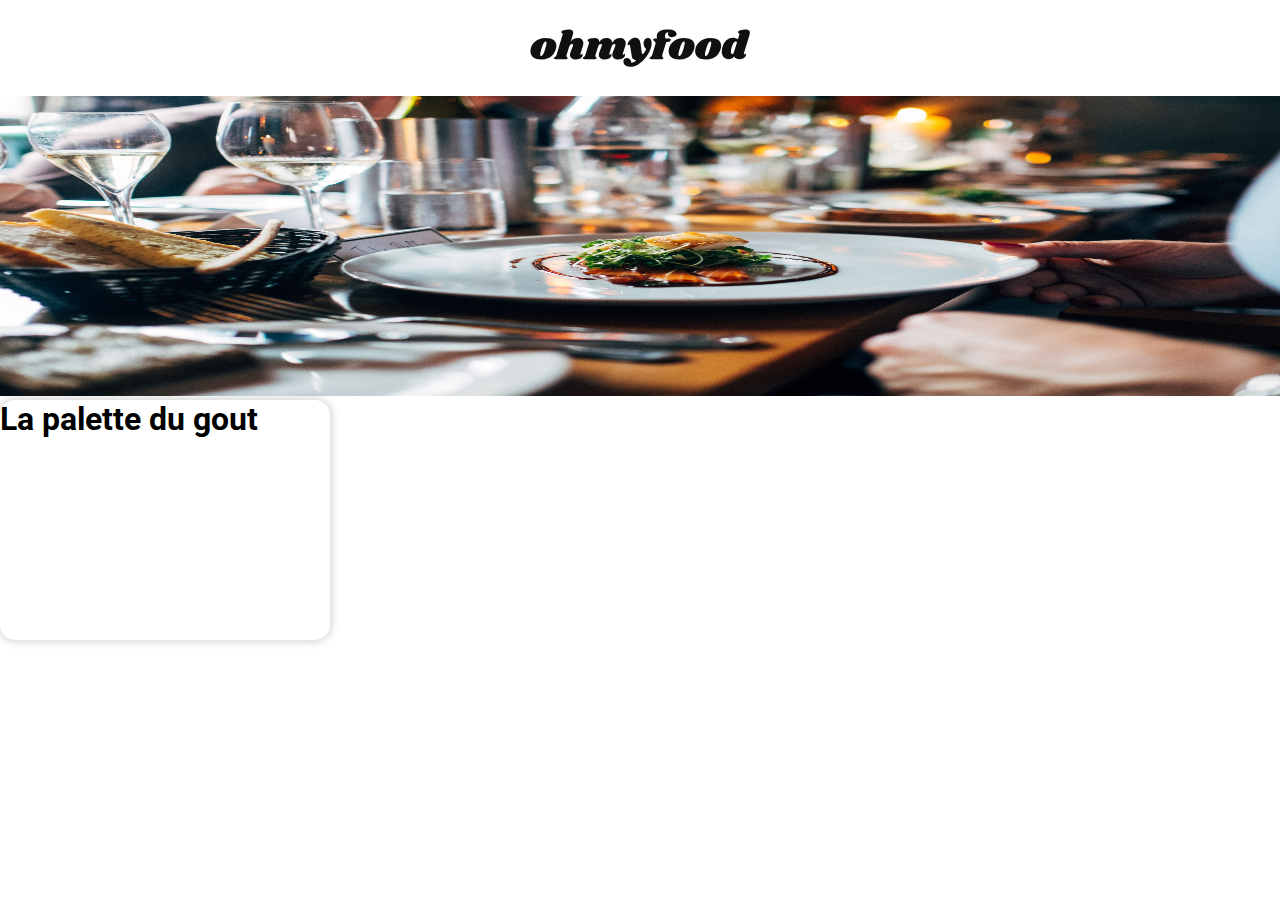
==== dish1.html @ 713fce24 "on continue" ====
<!DOCTYPE html>
<html lang="en">

<head>
    <meta charset="UTF-8" />
    <meta name="viewport" content="width=device-width, initial-scale=1.0" />
    <link rel="stylesheet" href="./assets/styles/index.css" />
    <link rel="shortcut icon" href="./assets/img/ohmyfood@2x.svg" />
    <link rel="preconnect" href="https://fonts.googleapis.com" />
    <link rel="preconnect" href="https://fonts.gstatic.com" crossorigin />
    <title>Ohmyfood</title>
    <link rel="preconnect" href="https://fonts.googleapis.com" />
    <link rel="preconnect" href="https://fonts.gstatic.com" crossorigin />
    <link rel="stylesheet" href="https://cdnjs.cloudflare.com/ajax/libs/font-awesome/6.5.2/css/all.min.css"
        integrity="sha512-SnH5WK+bZxgPHs44uWIX+LLJAJ9/2PkPKZ5QiAj6Ta86w+fsb2TkcmfRyVX3pBnMFcV7oQPJkl9QevSCWr3W6A=="
        crossorigin="anonymous" referrerpolicy="no-referrer" />
    <link rel="preconnect" href="https://fonts.googleapis.com">
    <link rel="preconnect" href="https://fonts.gstatic.com" crossorigin>
    <link
        href="https://fonts.googleapis.com/css2?family=Roboto:ital,wght@0,100;0,300;0,400;0,500;0,700;0,900;1,100;1,300;1,400;1,500;1,700;1,900&family=Shrikhand&display=swap"
        rel="stylesheet">
</head>

<body>
    <header>
        <a href="/">
            <i class="fa-solid fa-arrow-left" aria-hidden="true"></i>
        </a>
        <img src="./assets/img/ohmyfood@2x.svg" alt="">
    </header>
    <main class="main__wrapper">
        <div class="background__img">
            <img src="./assets/img/lapalettedugout.jpg" alt="lapalettedugout">
        </div>
        <section class="dish">
            <h1>La palette du gout</h1>
            <i class="fa-regular fa-heart"></i>
            <i class="fa-solid fa-heart fa-heart-colored"></i>
            <ul>

            </ul>
        </section>
    </main>
</body>

</html>
---- assets/styles/index.css ----
* {
  margin: 0px;
  padding: 0px;
  box-sizing: border-box;
  font-family: "Roboto", "Shrikhand", sans-serif;
  list-style: none;
}

button.btn {
  padding: 15px 30px;
  font-weight: 400;
  font-size: 16px;
  color: white;
  background: linear-gradient(360deg, #9356DC 21%, #FF79DA 100%);
  border: solid transparent 0px;
  box-shadow: rgba(0, 0, 0, 0.21) 5px 5px 25px 5px;
  border-radius: 50px;
  cursor: pointer;
  transition: 250ms;
}
button.btn:hover {
  background: linear-gradient(360deg, #9356DC 0%, #FF79DA 100%);
  box-shadow: rgba(0, 0, 0, 0.45) 5px 5px 25px 5px;
  transition: 250ms;
}

h2 {
  font-size: 1.8rem;
}

header {
  display: flex;
  justify-content: center;
  align-items: center;
  width: 100%;
  height: 100%;
}
header img {
  width: 60%;
  padding: 15px;
  -o-object-fit: cover;
     object-fit: cover;
}
header i {
  position: relative;
  right: 50px;
  font-size: 25px;
  color: black;
}

@media screen and (min-width: 375.1px) and (max-width: 1669px) {
  header {
    height: 96px;
  }
  header img {
    max-width: 250px;
  }
}
main {
  background-color: white;
  display: flex;
  flex-direction: column;
  justify-content: space-between;
  width: 100%;
}
main section {
  display: flex;
  flex-direction: column;
  justify-content: space-between;
  align-items: center;
}
main .position {
  width: 100%;
  height: 50px;
  display: flex;
  flex-direction: row;
  justify-content: center;
  align-items: center;
  background: #EAEAEA;
  text-align: center;
  border: solid transparent 1px;
  box-shadow: -1px 1px 9px 0px rgba(0, 0, 0, 0.5);
  gap: 20px;
  margin-bottom: 3px;
}
main .position p {
  font-size: 1.3rem;
  font-weight: 500;
  text-align: center;
}
main .explorer__Container {
  background-color: #f6f6f6;
  display: flex;
  flex-direction: column;
  justify-content: center;
  align-items: center;
  width: 100%;
  gap: 30px;
  text-align: center;
  padding: 40px 10px 50px 10px;
}
main .explorer__Container p {
  font-weight: 300;
  font-size: 1.2rem;
}
main .Fonctionnement {
  width: 100%;
  padding: 50px 20px 50px 20px;
}
main .fonction__container {
  display: flex;
  flex-direction: column;
  justify-content: space-between;
  width: 100%;
  gap: 30px;
}
main .ul__fonction {
  display: flex;
  flex-direction: column;
  justify-content: center;
  align-items: center;
  width: 100%;
  gap: 30px;
}
main .ul__fonction .li__fonction {
  background: #F6F6F6;
  width: 100%;
  height: 70px;
  display: flex;
  flex-direction: row;
  align-items: center;
  text-align: center;
  border: solid transparent;
  border-radius: 25px;
  box-shadow: 0 0 10px 1px rgba(0, 0, 0, 0.2);
  gap: 20px;
}
main .ul__fonction .li__fonction i {
  color: gray;
  width: 16px;
  height: 18px;
}
main .ul__fonction p {
  font-weight: 500;
}
main .ul__fonction span {
  align-items: center;
  color: white;
  width: 24px;
  height: 24px;
  background-color: #9356DC;
  border: solid transparent;
  border-radius: 100%;
  position: relative;
  left: -12px;
  font-size: 14px;
}
main .Restaurants {
  width: 100%;
  height: 100%;
  background-color: #f6f6f6;
  padding: 50px 20px 50px 20px;
  display: flex;
  flex-direction: column;
  justify-content: center;
  align-items: center;
  gap: 30px;
}
main .restaurants__container {
  display: flex;
  flex-direction: column;
  justify-content: space-between;
  width: 100%;
  width: 330px;
  gap: 30px;
}
main .dish {
  color: black;
  width: 330px;
  height: 240px;
  display: flex;
  gap: 10px;
  flex-direction: column;
  align-items: flex-start;
  border-radius: 15px;
  box-shadow: 0 0 10px 1px rgba(0, 0, 0, 0.2);
  overflow: hidden;
  cursor: pointer;
}
main .dish i.fa-solid {
  font-size: 22px;
  position: absolute;
  transform: translate(275px, 200px);
  opacity: 0%;
  background: hsl(267, 66%, 60%);
  background: linear-gradient(250deg, hsl(267, 66%, 60%) 0%, hsl(317, 100%, 74%) 100%);
  background: -webkit-linear-gradient(250deg, hsl(267, 66%, 60%) 0%, hsl(317, 100%, 74%) 100%);
  -webkit-background-clip: text;
  background-clip: text;
  -webkit-text-fill-color: transparent;
  -webkit-text-stroke-width: 0px;
  transition: 250ms;
}
main .dish i.fa-solid:hover {
  opacity: 100%;
  transition: 250ms;
}
main .dish i.fa-regular {
  font-size: 22px;
  position: absolute;
  transform: translate(275px, 200px);
  opacity: 100%;
}
main .dish i.fa-regular:hover {
  opacity: 0%;
}
main .dish span {
  color: #269e80;
  font-weight: 700;
  display: flex;
  justify-content: center;
  position: relative;
  padding: 8px 10px 8px 10px;
  border: solid rgba(0, 0, 0, 0) 1px;
  background-color: #99e2d0;
  border-radius: 3px;
  text-align: center;
  align-items: center;
  left: 220px;
  bottom: 225px;
}
main .dish img {
  width: 100%;
  height: 170px;
  border-radius: 15px 15px 0px 0px;
  -o-object-fit: cover;
     object-fit: cover;
}
main .dish h3 {
  display: flex;
  width: 100%;
  font-size: 18px;
  padding-left: 10px;
}
main .dish p {
  padding-left: 10px;
  font-weight: 300;
}
main .background__img img {
  height: 200px;
  background-size: cover;
  background-repeat: no-repeat;
  background-position: center;
  min-height: 300px;
  width: 100%;
}
main .background__img .main__wrapper .dish h1 {
  font-family: "shrikhand", sans-serif;
}

@media screen and (min-width: 375.1px) and (max-width: 1669px) {
  main .position {
    border: none;
    box-shadow: none;
    margin: auto;
  }
  main .explorer__Container {
    padding: 40px 10px 30px 10px;
  }
  main .explorer__Container h2 {
    font-size: 2.7rem;
  }
  main .Fonctionnement .fonction__container h2 {
    padding-left: 150px;
  }
  main .Fonctionnement .fonction__container .ul__fonction {
    display: flex;
    flex-direction: row;
    justify-content: center;
    align-items: center;
  }
  main .Fonctionnement .fonction__container .ul__fonction .li__fonction {
    width: 335px;
    height: 72px;
  }
  main .Restaurants h2 {
    width: 100%;
    padding-left: 150px;
  }
  main .Restaurants .restaurants__container {
    display: flex;
    flex-direction: row;
    justify-content: space-around;
    align-items: center;
    flex-wrap: wrap;
    width: 80%;
    gap: 50px;
  }
  main .Restaurants .dish {
    width: 490px;
    height: 250px;
  }
  main .Restaurants i {
    margin-left: 150px;
  }
}
footer {
  color: white;
  width: 100%;
  padding: 22px;
  display: flex;
  background-color: #353535;
}
footer section {
  width: 100%;
  display: flex;
  flex-direction: column;
  align-items: flex-start;
  gap: 30px;
}
footer section h3 {
  width: 100%;
  font-family: "Shrikhand", serif;
  font-weight: 400;
  font-size: 18px;
  font-style: normal;
}
footer section ul {
  width: 100%;
  display: flex;
  flex-direction: column;
  gap: 10px;
}
footer section ul li {
  display: flex;
  flex-direction: row;
  gap: 10px;
  text-align: center;
  align-items: center;
}
footer section ul li a {
  text-decoration: none;
  color: white;
}
footer section ul i {
  width: 16px;
  height: 16px;
}

@media screen and (min-width: 375.1px) and (max-width: 1669px) {
  footer {
    height: 114px;
  }
  footer section {
    display: flex;
    flex-direction: row-reverse;
    align-items: flex-end;
    gap: 75px;
    padding: 10px;
  }
  footer section h3 {
    width: 120px;
  }
  footer section ul {
    width: 800px;
    display: flex;
    flex-direction: row;
    justify-content: flex-end;
    align-items: flex-end;
    gap: 30px;
  }
  footer section ul li {
    align-items: flex-end;
  }
}/*# sourceMappingURL=index.css.map */
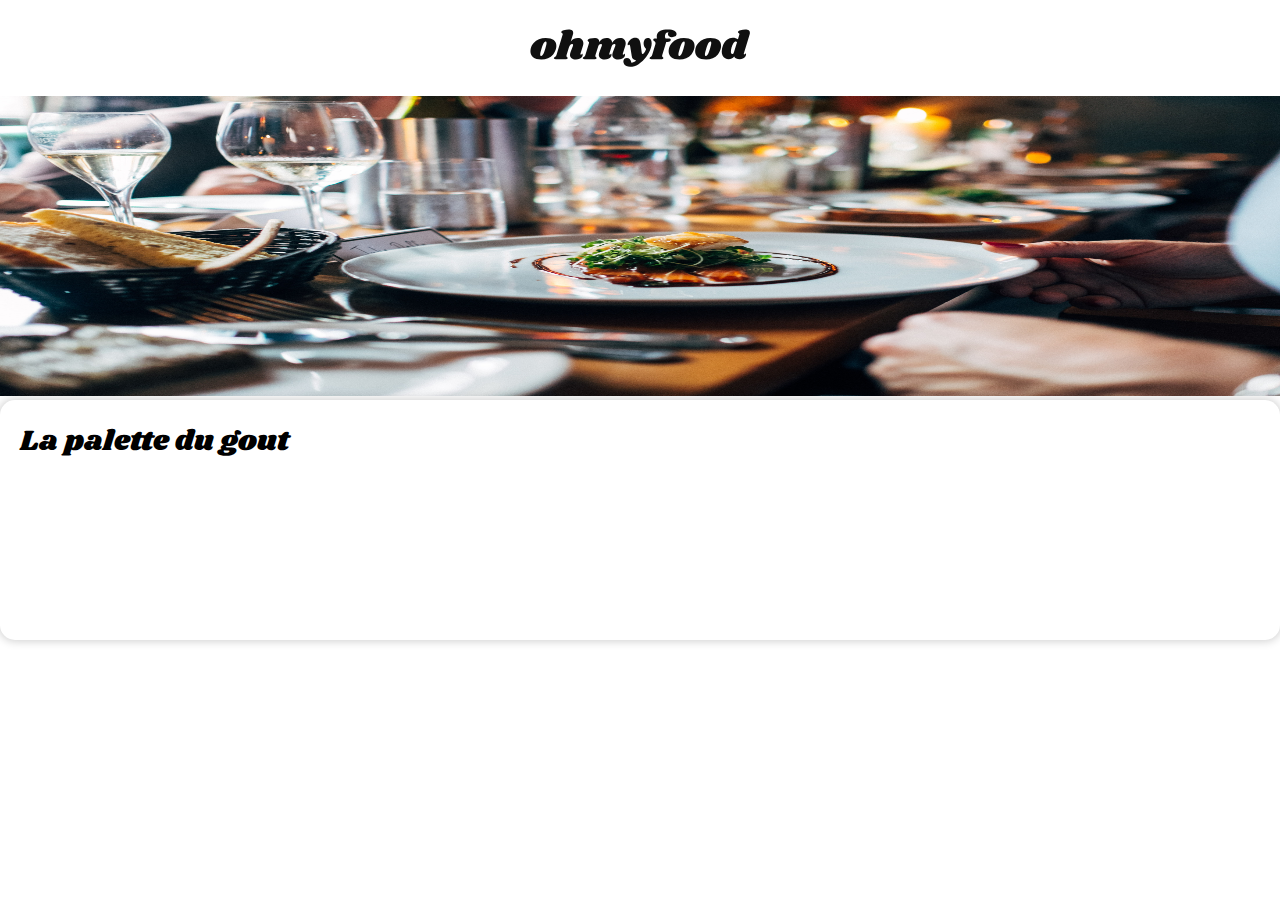
==== commit 2ea36221: "les menus" ====
--- a/dish1.html
+++ b/dish1.html
@@ -34,8 +34,10 @@
         </div>
         <section class="dish">
             <h1>La palette du gout</h1>
+            <div class="heart__position">
             <i class="fa-regular fa-heart"></i>
             <i class="fa-solid fa-heart fa-heart-colored"></i>
+        </div>
             <ul>
 
             </ul>
--- a/assets/styles/index.css
+++ b/assets/styles/index.css
@@ -28,6 +28,13 @@
   font-size: 1.8rem;
 }
 
+h1 {
+  font-family: "shrikhand", sans-serif;
+  padding: 20px;
+  font-weight: 500;
+  font-size: 1.8rem;
+}
+
 header {
   display: flex;
   justify-content: center;
@@ -48,7 +55,7 @@
   color: black;
 }
 
-@media screen and (min-width: 375.1px) and (max-width: 1669px) {
+@media screen and (min-width: 375.1px) and (max-width: 1440px) {
   header {
     height: 96px;
   }
@@ -176,7 +183,7 @@
 }
 main .dish {
   color: black;
-  width: 330px;
+  min-width: 330px;
   height: 240px;
   display: flex;
   gap: 10px;
@@ -186,6 +193,21 @@
   box-shadow: 0 0 10px 1px rgba(0, 0, 0, 0.2);
   overflow: hidden;
   cursor: pointer;
+}
+main .dish span {
+  color: #269e80;
+  font-weight: 700;
+  display: flex;
+  justify-content: center;
+  position: relative;
+  padding: 8px 10px 8px 10px;
+  border: solid rgba(0, 0, 0, 0) 1px;
+  background-color: #99e2d0;
+  border-radius: 3px;
+  text-align: center;
+  align-items: center;
+  left: 220px;
+  bottom: 225px;
 }
 main .dish i.fa-solid {
   font-size: 22px;
@@ -214,21 +236,6 @@
 main .dish i.fa-regular:hover {
   opacity: 0%;
 }
-main .dish span {
-  color: #269e80;
-  font-weight: 700;
-  display: flex;
-  justify-content: center;
-  position: relative;
-  padding: 8px 10px 8px 10px;
-  border: solid rgba(0, 0, 0, 0) 1px;
-  background-color: #99e2d0;
-  border-radius: 3px;
-  text-align: center;
-  align-items: center;
-  left: 220px;
-  bottom: 225px;
-}
 main .dish img {
   width: 100%;
   height: 170px;
@@ -254,40 +261,41 @@
   min-height: 300px;
   width: 100%;
 }
-main .background__img .main__wrapper .dish h1 {
-  font-family: "shrikhand", sans-serif;
-}
-
-@media screen and (min-width: 375.1px) and (max-width: 1669px) {
-  main .position {
+main .heart__position {
+  position: absolute;
+  left: 55px;
+  top: 50px;
+}
+@media screen and (min-width: 375.1px) and (max-width: 1440px) {
+  main main .position {
     border: none;
     box-shadow: none;
     margin: auto;
   }
-  main .explorer__Container {
+  main main .explorer__Container {
     padding: 40px 10px 30px 10px;
   }
-  main .explorer__Container h2 {
+  main main .explorer__Container h2 {
     font-size: 2.7rem;
   }
-  main .Fonctionnement .fonction__container h2 {
+  main main .Fonctionnement .fonction__container h2 {
     padding-left: 150px;
   }
-  main .Fonctionnement .fonction__container .ul__fonction {
+  main main .Fonctionnement .fonction__container .ul__fonction {
     display: flex;
     flex-direction: row;
     justify-content: center;
     align-items: center;
   }
-  main .Fonctionnement .fonction__container .ul__fonction .li__fonction {
-    width: 335px;
+  main main .Fonctionnement .fonction__container .ul__fonction .li__fonction {
+    min-width: 335px;
     height: 72px;
   }
-  main .Restaurants h2 {
+  main main .Restaurants h2 {
     width: 100%;
     padding-left: 150px;
   }
-  main .Restaurants .restaurants__container {
+  main main .Restaurants .restaurants__container {
     display: flex;
     flex-direction: row;
     justify-content: space-around;
@@ -296,14 +304,18 @@
     width: 80%;
     gap: 50px;
   }
-  main .Restaurants .dish {
+  main main .Restaurants .dish {
     width: 490px;
     height: 250px;
   }
-  main .Restaurants i {
+  main main .Restaurants .dish span {
+    left: 380px;
+  }
+  main main .Restaurants i {
     margin-left: 150px;
   }
 }
+
 footer {
   color: white;
   width: 100%;
@@ -347,7 +359,7 @@
   height: 16px;
 }
 
-@media screen and (min-width: 375.1px) and (max-width: 1669px) {
+@media screen and (min-width: 375.1px) and (max-width: 1440px) {
   footer {
     height: 114px;
   }
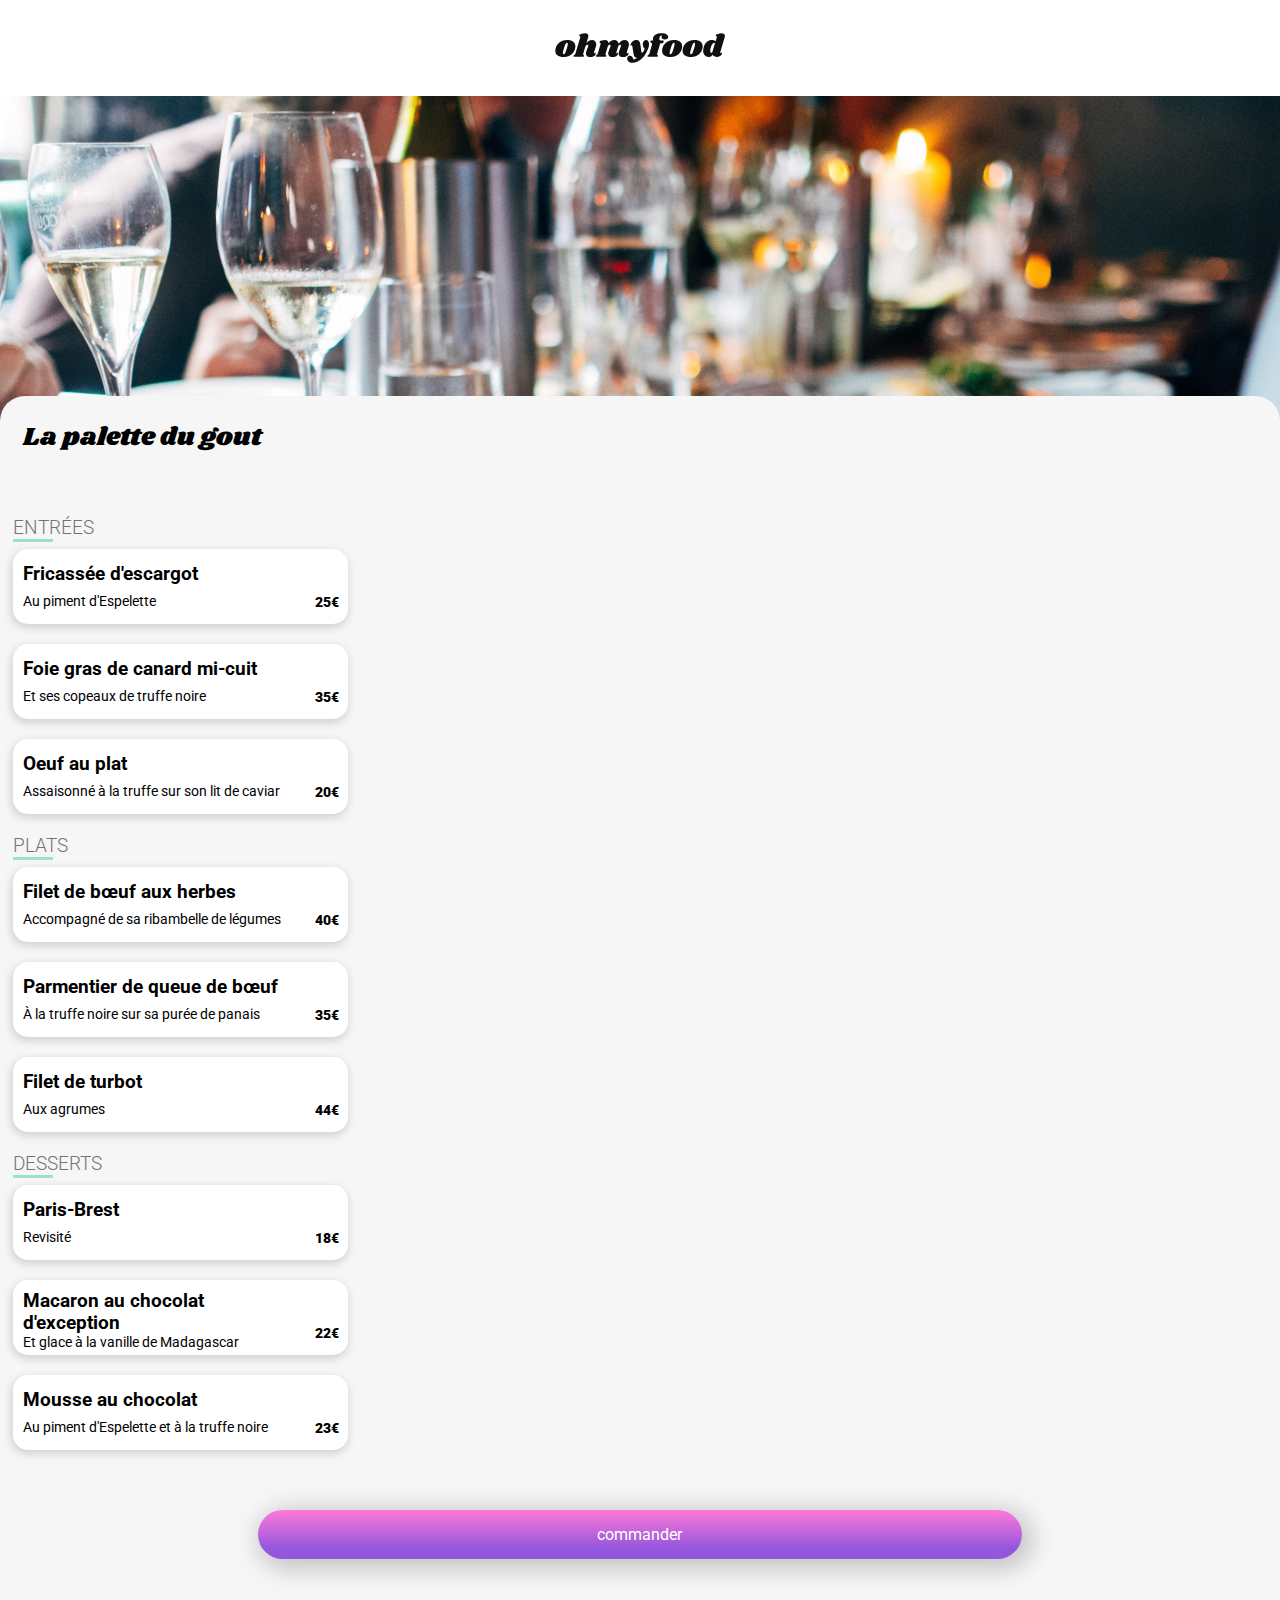
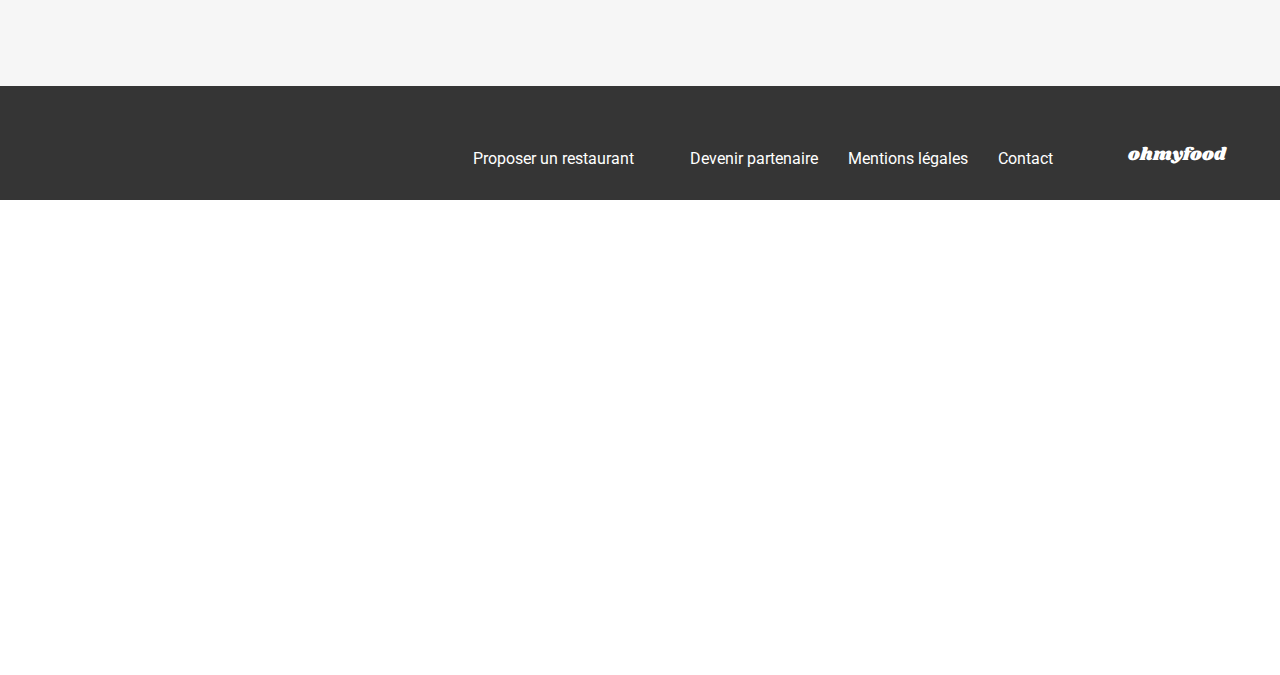
==== commit 063c7b56: "inprogress" ====
--- a/dish1.html
+++ b/dish1.html
@@ -24,25 +24,147 @@
 <body>
     <header>
         <a href="/">
-            <i class="fa-solid fa-arrow-left" aria-hidden="true"></i>
+            <i id="back__arrow" class="fa-solid fa-arrow-left" style="color: black;" aria-hidden="true"></i>
         </a>
-        <img src="./assets/img/ohmyfood@2x.svg" alt="">
+        <img id="img__menu" src="./assets/img/ohmyfood@2x.svg" alt="">
     </header>
-    <main class="main__wrapper">
+    <main>
+        <div class="main__wrapper">
         <div class="background__img">
             <img src="./assets/img/lapalettedugout.jpg" alt="lapalettedugout">
         </div>
-        <section class="dish">
+        <section class="menu">
             <h1>La palette du gout</h1>
-            <div class="heart__position">
-            <i class="fa-regular fa-heart"></i>
-            <i class="fa-solid fa-heart fa-heart-colored"></i>
-        </div>
-            <ul>
+            <i id="heart__position1" class="fa-regular fa-heart"></i>
+            <i id="heart__position2" class="fa-solid fa-heart fa-heart-colored"></i>
+            <ul class="flex__container">
+                <li class="item__container">
+                    <h2>ENTRÉES</h2>
+                    <ul class=" items items1">
+                        <li class="item__text">
+                            <h3>Fricassée d'escargot</h3>
+                            <p>Au piment d'Espelette</p>
+                        </li>
+                        <li class="item__validate">
+                            <i class="fa-solid fa-circle-check" aria-hidden="true"></i>
+                        </li>
+                        <li class="price">25€</li>
+                    </ul>
+                    <ul class=" items items2">
+                        <li class="item__text">
+                            <h3>Foie gras de canard mi-cuit</h3>
+                            <p>Et ses copeaux de truffe noire</p>
+                        </li>
+                        <li class="item__validate">
+                            <i  id="check__point" class="fa-solid fa-circle-check" aria-hidden="true"></i>
+                        </li>
+                        <li class="price">35€</li>
+                    </ul>
+                    <ul class=" items items3">
+                        <li class="item__text">
+                            <h3>Oeuf au plat</h3>
+                            <p>Assaisonné à la truffe sur son lit de caviar</p>
+                        </li>
+                        <li class="item__validate">
+                            <i  id="check__point" class="fa-solid fa-circle-check" aria-hidden="true"></i>
+                        </li>
+                        <li class="price">20€</li>
+                    </ul>
 
+                </li>
+                <li class="item__container">
+                    <h2>PLATS</h2>
+                    <ul class="items 1">
+                        <li class="item__text">
+                            <h3>Filet de bœuf aux herbes</h3>
+                            <p>Accompagné de sa ribambelle de légumes</p>
+                        </li>
+                        <li class="item__validate">
+                            <i  id="check__point" class="fa-solid fa-circle-check" aria-hidden="true"></i>
+                        </li>
+                        <li class="price">40€</li>
+                    </ul>
+                    <ul class="items 2">
+                        <li class="item__text">
+                            <h3>Parmentier de queue de bœuf</h3>
+                            <p>À la truffe noire sur sa purée de panais</p>
+                        </li>
+                        <li class="item__validate">
+                            <i  id="check__point" class="fa-solid fa-circle-check" aria-hidden="true"></i>
+                        </li>
+                        <li class="price">35€</li>
+                    </ul>
+                    <ul class="items 3">
+                        <li class="item__text">
+                            <h3>Filet de turbot</h3>
+                            <p>Aux agrumes</p>
+                        </li>
+                        <li class="item__validate">
+                            <i  id="check__point" class="fa-solid fa-circle-check" aria-hidden="true"></i>
+                        </li>
+                        <li class="price">44€</li>
+                    </ul>
+                </li>
+                <li class="item__container">
+                    <h2>DESSERTS</h2>
+                    <ul class="items 1">
+                        <li class="item__text">
+                            <h3>Paris-Brest</h3>
+                            <p>Revisité</p>
+                        </li>
+                        <li class="item__validate">
+                            <i  id="check__point" class="fa-solid fa-circle-check" aria-hidden="true"></i>
+                        </li>
+                        <li class="price">18€</li>
+                    </ul>
+                    <ul class="items 2">
+                        <li class="item__text">
+                            <h3>Macaron au chocolat d'exception</h3>
+                            <p>Et glace à la vanille de Madagascar</p>
+                        </li>
+                        <li class="item__validate">
+                            <i  id="check__point" class="fa-solid fa-circle-check" aria-hidden="true"></i>
+                        </li>
+                        <li class="price">22€</li>
+                    </ul>
+                    <ul class="items 3">
+                        <li class="item__text">
+                            <h3>Mousse au chocolat</h3>
+                            <p>Au piment d'Espelette et à la truffe noire</p>
+                        </li>
+                        <li class="item__validate">
+                            <i  id="check__point" class="fa-solid fa-circle-check" aria-hidden="true"></i>
+                        </li>
+                        <li class="price">23€</li>
+                    </ul>
+                </li>
+            </ul>
+            <div class="button__order">
+                <button onclick="window.location.href='#restaurants'" type="button" class="btn">
+                    commander
+                </button>
+            </div>
+        </section>
+    </div>
+    </main>
+    <footer>
+        <section>
+            <h3>ohmyfood</h3>
+            <ul class="ul__footer">
+                <li>
+                    <i class="fa-solid fa-utensils" aria-hidden="true"></i>
+                    <p>Proposer un restaurant</p>
+                </li>
+                <li>
+                    <i class="fa-solid fa-handshake fa-rotate-by" style="--fa-rotate-angle: 150deg"
+                        aria-hidden="true"></i>
+                    <p>Devenir partenaire</p>
+                </li>
+                <li>Mentions légales</li>
+                <li><a href="mailto:lelaurain.luca@gmail.com">Contact</a></li>
             </ul>
         </section>
-    </main>
+    </footer>
 </body>
 
 </html>--- a/assets/styles/index.css
+++ b/assets/styles/index.css
@@ -35,6 +35,93 @@
   font-size: 1.8rem;
 }
 
+.loading {
+  background-color: white;
+  animation: forwards 3s;
+  box-sizing: border-box;
+  position: fixed;
+  width: 100%;
+  height: 100vh;
+  top: 0;
+  z-index: 1000;
+  display: none;
+  justify-content: center;
+  align-items: center;
+  flex-direction: column-reverse;
+  opacity: 0;
+}
+
+.loader {
+  transform: rotateZ(45deg);
+  perspective: 1000px;
+  border-radius: 50%;
+  width: 150px;
+  height: 150px;
+  color: #99e2d0;
+}
+
+.loader:before,
+.loader:after {
+  content: "";
+  display: block;
+  position: absolute;
+  top: 0;
+  left: 0;
+  width: inherit;
+  height: inherit;
+  border-radius: 50%;
+  transform: rotateX(70deg);
+  animation: 1s spin linear infinite;
+}
+
+.loader:after {
+  color: #89c8fa;
+  transform: rotateY(70deg);
+  animation-delay: 0.4s;
+}
+
+@keyframes rotate {
+  0% {
+    transform: translate(-50%, -50%) rotateZ(0deg);
+  }
+  100% {
+    transform: translate(-50%, -50%) rotateZ(360deg);
+  }
+}
+@keyframes rotateccw {
+  0% {
+    transform: translate(-50%, -50%) rotate(0deg);
+  }
+  100% {
+    transform: translate(-50%, -50%) rotate(-360deg);
+  }
+}
+@keyframes spin {
+  100% {
+    box-shadow: 0.2em 0px 0 0px currentcolor;
+  }
+  12% {
+    box-shadow: 0.2em 0.2em 0 0 currentcolor;
+  }
+  25% {
+    box-shadow: 0 0.2em 0 0px currentcolor;
+  }
+  37% {
+    box-shadow: -0.2em 0.2em 0 0 currentcolor;
+  }
+  50% {
+    box-shadow: -0.2em 0 0 0 currentcolor;
+  }
+  62% {
+    box-shadow: -0.2em -0.2em 0 0 currentcolor;
+  }
+  75% {
+    box-shadow: 0px -0.2em 0 0 currentcolor;
+  }
+  87% {
+    box-shadow: 0.2em -0.2em 0 0 currentcolor;
+  }
+}
 header {
   display: flex;
   justify-content: center;
@@ -43,7 +130,7 @@
   height: 100%;
 }
 header img {
-  width: 60%;
+  width: 300px;
   padding: 15px;
   -o-object-fit: cover;
      object-fit: cover;
@@ -54,8 +141,14 @@
   font-size: 25px;
   color: black;
 }
-
-@media screen and (min-width: 375.1px) and (max-width: 1440px) {
+header #img__menu {
+  width: 200px;
+}
+header #back__arrow {
+  font-size: 1.5rem;
+}
+
+@media screen and (min-width: 768px) {
   header {
     height: 96px;
   }
@@ -111,14 +204,15 @@
   font-size: 1.2rem;
 }
 main .Fonctionnement {
-  width: 100%;
   padding: 50px 20px 50px 20px;
+  display: flex;
 }
 main .fonction__container {
   display: flex;
   flex-direction: column;
   justify-content: space-between;
-  width: 100%;
+  align-items: flex-start;
+  text-align: center;
   gap: 30px;
 }
 main .ul__fonction {
@@ -126,12 +220,11 @@
   flex-direction: column;
   justify-content: center;
   align-items: center;
-  width: 100%;
   gap: 30px;
 }
 main .ul__fonction .li__fonction {
   background: #F6F6F6;
-  width: 100%;
+  width: 335px;
   height: 70px;
   display: flex;
   flex-direction: row;
@@ -163,25 +256,24 @@
   font-size: 14px;
 }
 main .Restaurants {
-  width: 100%;
-  height: 100%;
   background-color: #f6f6f6;
   padding: 50px 20px 50px 20px;
   display: flex;
-  flex-direction: column;
-  justify-content: center;
-  align-items: center;
+}
+main .restaurants__container {
+  display: flex;
+  flex-direction: column;
+  justify-content: flex-start;
   gap: 30px;
 }
-main .restaurants__container {
-  display: flex;
-  flex-direction: column;
-  justify-content: space-between;
-  width: 100%;
-  width: 330px;
-  gap: 30px;
-}
-main .dish {
+main .restaurants__container .card__container {
+  display: flex;
+  flex-direction: row;
+  justify-content: center;
+  flex-wrap: wrap;
+  gap: 50px;
+}
+main .restaurants__container .dish {
   color: black;
   min-width: 330px;
   height: 240px;
@@ -194,7 +286,7 @@
   overflow: hidden;
   cursor: pointer;
 }
-main .dish span {
+main .restaurants__container .dish span {
   color: #269e80;
   font-weight: 700;
   display: flex;
@@ -209,7 +301,7 @@
   left: 220px;
   bottom: 225px;
 }
-main .dish i.fa-solid {
+main .restaurants__container .dish i.fa-solid {
   font-size: 22px;
   position: absolute;
   transform: translate(275px, 200px);
@@ -223,37 +315,37 @@
   -webkit-text-stroke-width: 0px;
   transition: 250ms;
 }
-main .dish i.fa-solid:hover {
+main .restaurants__container .dish i.fa-solid:hover {
   opacity: 100%;
   transition: 250ms;
 }
-main .dish i.fa-regular {
+main .restaurants__container .dish i.fa-regular {
   font-size: 22px;
   position: absolute;
   transform: translate(275px, 200px);
   opacity: 100%;
 }
-main .dish i.fa-regular:hover {
+main .restaurants__container .dish i.fa-regular:hover {
   opacity: 0%;
 }
-main .dish img {
+main .restaurants__container .dish img {
   width: 100%;
   height: 170px;
   border-radius: 15px 15px 0px 0px;
   -o-object-fit: cover;
      object-fit: cover;
 }
-main .dish h3 {
+main .restaurants__container .dish h3 {
   display: flex;
   width: 100%;
   font-size: 18px;
   padding-left: 10px;
 }
-main .dish p {
+main .restaurants__container .dish p {
   padding-left: 10px;
   font-weight: 300;
 }
-main .background__img img {
+main .background__img {
   height: 200px;
   background-size: cover;
   background-repeat: no-repeat;
@@ -261,61 +353,185 @@
   min-height: 300px;
   width: 100%;
 }
-main .heart__position {
+main .background__img img {
+  width: 100%;
+  min-height: 300px;
+  background-size: cover;
+  background-repeat: no-repeat;
+  background-position: center;
+}
+main .main__wrapper {
+  width: 100%;
+  height: 1590px;
+  display: flex;
+  flex-direction: column;
+  background-color: #F6F6F6;
+}
+main .menu {
+  width: 100%;
+  display: flex;
+  flex-direction: column;
+  justify-content: flex-start;
+  align-items: flex-start;
+  border: solid transparent;
+  border-radius: 25px 25px 0px 0px;
+  background-color: #F6F6F6;
+  gap: 30px;
+}
+main .menu .flex__container {
+  width: 100%;
+  gap: 30px;
+  padding: 10px;
+}
+main .menu h1 {
+  font-size: 1.6rem;
+}
+main .menu #heart__position2 {
+  font-size: 22px;
   position: absolute;
-  left: 55px;
-  top: 50px;
-}
-@media screen and (min-width: 375.1px) and (max-width: 1440px) {
-  main main .position {
+  transform: translate(275px, 200px);
+  opacity: 0%;
+  background: hsl(267, 66%, 60%);
+  background: linear-gradient(250deg, hsl(267, 66%, 60%) 0%, hsl(317, 100%, 74%) 100%);
+  background: -webkit-linear-gradient(250deg, hsl(267, 66%, 60%) 0%, hsl(317, 100%, 74%) 100%);
+  -webkit-background-clip: text;
+  background-clip: text;
+  -webkit-text-fill-color: transparent;
+  -webkit-text-stroke-width: 0px;
+  transition: 250ms;
+  left: 35px;
+  top: 190px;
+}
+main .menu #heart__position2:hover {
+  opacity: 100%;
+  transition: 250ms;
+}
+main .menu #heart__position1 {
+  font-size: 22px;
+  position: absolute;
+  transform: translate(275px, 200px);
+  opacity: 100%;
+  left: 35px;
+  top: 190px;
+}
+main .menu #heart__position1:hover {
+  opacity: 0%;
+}
+main .menu .item__container {
+  width: 100%;
+  display: flex;
+  flex-direction: column;
+}
+main .menu .item__container h2 {
+  font-size: 1.2rem;
+  font-weight: 300;
+  color: #737373;
+  margin-bottom: 10px;
+}
+main .menu .item__container h2::after {
+  content: "";
+  width: 40px;
+  height: 3px;
+  display: block;
+  background-color: #99E2D0;
+  position: absolute;
+}
+main .menu .items {
+  width: 100%;
+  background-color: white;
+  width: 335px;
+  height: 75px;
+  border-radius: 15px;
+  box-shadow: -1px 3px 9px 1px rgba(0, 0, 0, 0.15);
+  display: flex;
+  flex-direction: row;
+  overflow: hidden;
+  margin-bottom: 20px;
+  cursor: pointer;
+}
+main .menu .items .item__text {
+  display: flex;
+  flex-direction: column;
+  justify-content: space-around;
+  padding: 10px;
+  width: 90%;
+}
+main .menu .items .item__text p {
+  font-size: 0.9rem;
+  font-weight: 400;
+}
+main .menu .items .item__validate {
+  width: 60px;
+  background-color: #99E2D0;
+  height: 100%;
+  position: absolute;
+  right: -60px;
+  display: flex;
+  justify-content: center;
+  align-items: center;
+}
+main .menu .items .price {
+  margin-top: 45px;
+  font-size: 14px;
+  font-weight: 900;
+  width: 10%;
+}
+main .menu .items .items1 {
+  animation: items-display 1.5s forwards linear;
+}
+main .menu .button__order {
+  width: 100%;
+  display: flex;
+  justify-content: center;
+  align-items: center;
+  margin-bottom: 50px;
+}
+main .menu .button__order button {
+  width: 60%;
+}
+
+@media screen and (min-width: 768px) {
+  main .position {
     border: none;
     box-shadow: none;
     margin: auto;
   }
-  main main .explorer__Container {
+  main .explorer__Container {
     padding: 40px 10px 30px 10px;
   }
-  main main .explorer__Container h2 {
+  main .explorer__Container h2 {
     font-size: 2.7rem;
   }
-  main main .Fonctionnement .fonction__container h2 {
-    padding-left: 150px;
-  }
-  main main .Fonctionnement .fonction__container .ul__fonction {
+  main .Fonctionnement .fonction__container {
+    width: 80%;
+  }
+  main .Fonctionnement .fonction__container .ul__fonction {
     display: flex;
     flex-direction: row;
     justify-content: center;
     align-items: center;
   }
-  main main .Fonctionnement .fonction__container .ul__fonction .li__fonction {
-    min-width: 335px;
-    height: 72px;
-  }
-  main main .Restaurants h2 {
-    width: 100%;
-    padding-left: 150px;
-  }
-  main main .Restaurants .restaurants__container {
-    display: flex;
-    flex-direction: row;
-    justify-content: space-around;
-    align-items: center;
-    flex-wrap: wrap;
+  main .Fonctionnement .fonction__container .ul__fonction .li__fonction {
+    max-width: 335px;
+    max-height: 72px;
+  }
+  main .Restaurants .restaurants__container {
     width: 80%;
-    gap: 50px;
-  }
-  main main .Restaurants .dish {
-    width: 490px;
-    height: 250px;
-  }
-  main main .Restaurants .dish span {
+  }
+  main .Restaurants .restaurants__container .card__container {
+    gap: 100px;
+  }
+  main .Restaurants .restaurants__container .dish {
+    width: 500px;
+    height: 260px;
+  }
+  main .Restaurants .restaurants__container .dish span {
     left: 380px;
   }
-  main main .Restaurants i {
+  main .Restaurants .restaurants__container i {
     margin-left: 150px;
   }
 }
-
 footer {
   color: white;
   width: 100%;
@@ -359,7 +575,7 @@
   height: 16px;
 }
 
-@media screen and (min-width: 375.1px) and (max-width: 1440px) {
+@media screen and (min-width: 768px) {
   footer {
     height: 114px;
   }
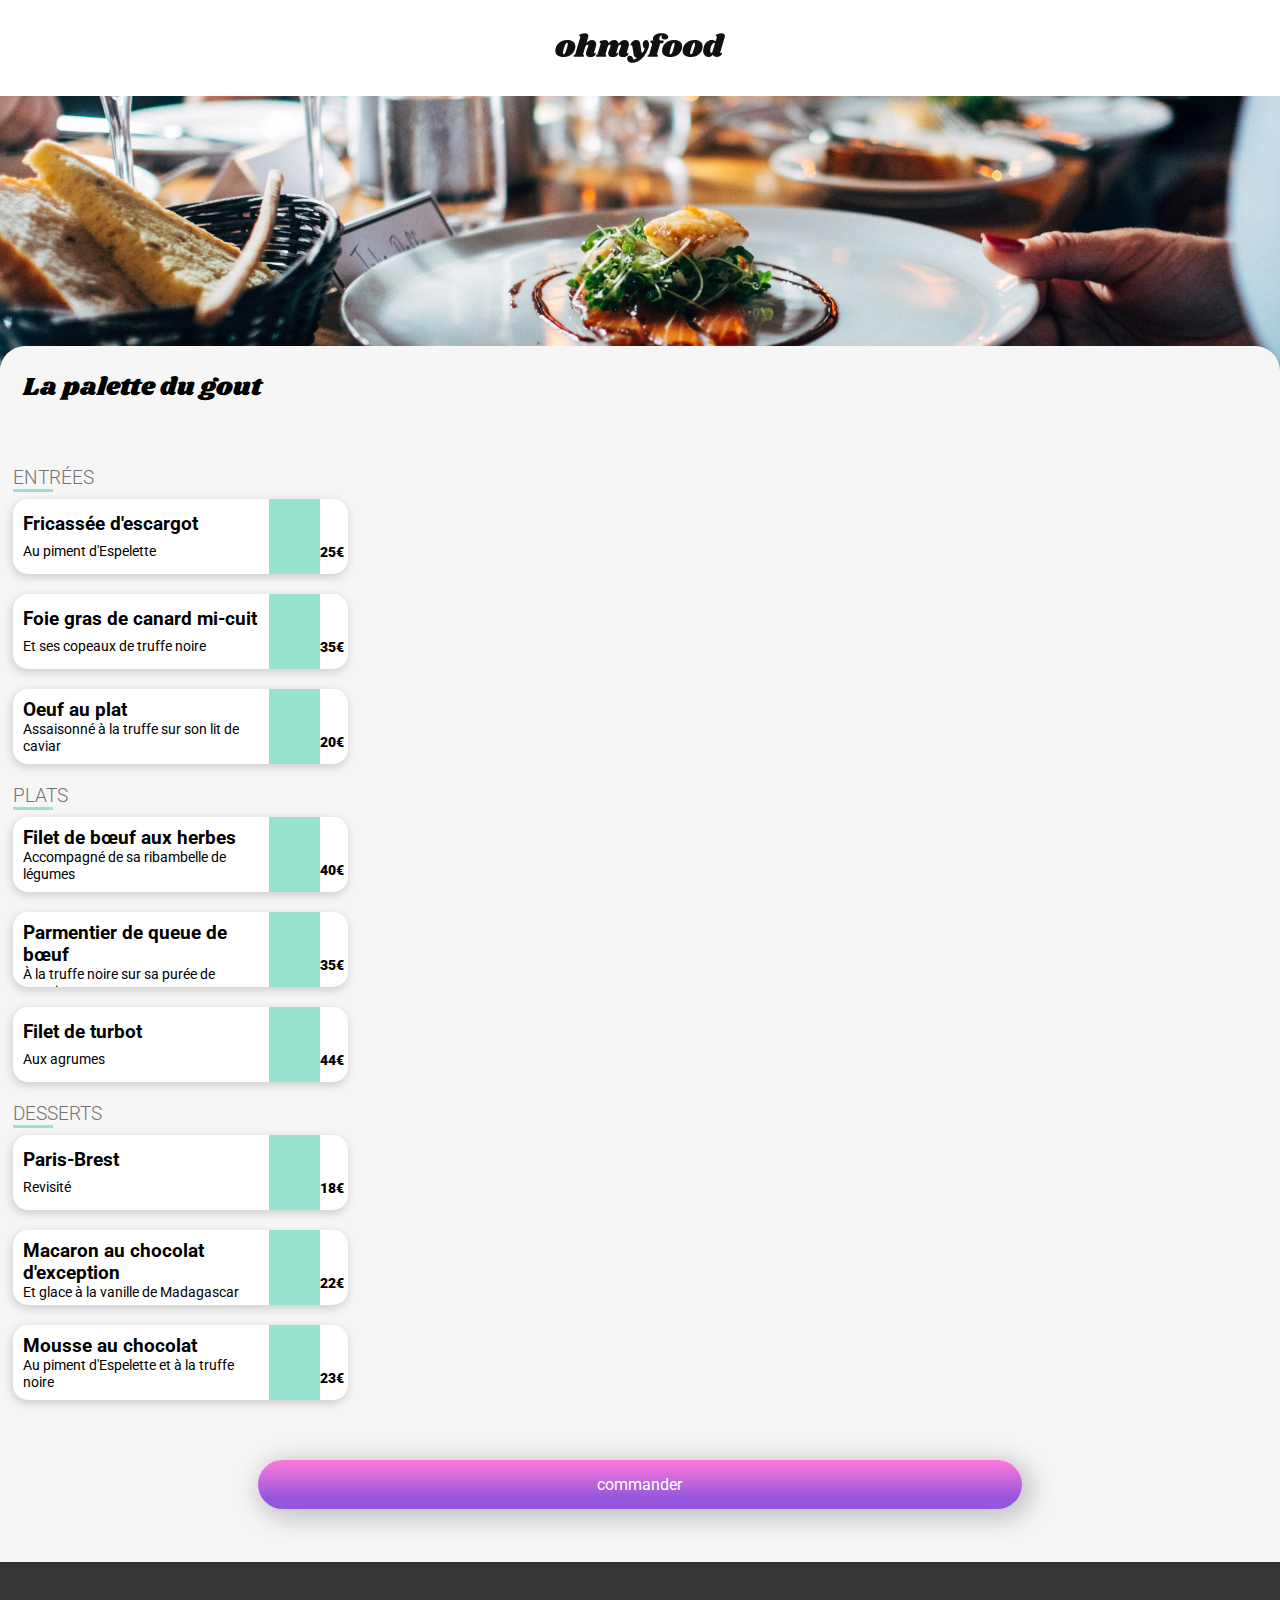
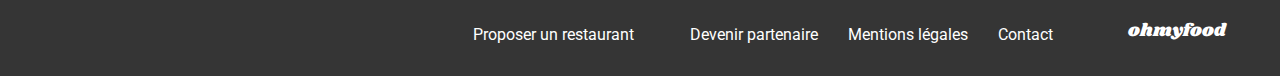
==== commit 10dcf100: "menu mobile 1st ok" ====
--- a/dish1.html
+++ b/dish1.html
@@ -31,7 +31,7 @@
     <main>
         <div class="main__wrapper">
         <div class="background__img">
-            <img src="./assets/img/lapalettedugout.jpg" alt="lapalettedugout">
+            
         </div>
         <section class="menu">
             <h1>La palette du gout</h1>
--- a/assets/styles/index.css
+++ b/assets/styles/index.css
@@ -4,6 +4,12 @@
   box-sizing: border-box;
   font-family: "Roboto", "Shrikhand", sans-serif;
   list-style: none;
+}
+
+body {
+  max-width: 1440px;
+  margin: 0px;
+  padding: 0px;
 }
 
 button.btn {
@@ -346,15 +352,18 @@
   font-weight: 300;
 }
 main .background__img {
-  height: 200px;
+  position: absolute;
+  height: 300px;
   background-size: cover;
   background-repeat: no-repeat;
   background-position: center;
   min-height: 300px;
   width: 100%;
+  background-image: url(/assets/img/lapalettedugout.jpg);
+  z-index: 1;
 }
 main .background__img img {
-  width: 100%;
+  width: 450px;
   min-height: 300px;
   background-size: cover;
   background-repeat: no-repeat;
@@ -362,12 +371,12 @@
 }
 main .main__wrapper {
   width: 100%;
-  height: 1590px;
   display: flex;
   flex-direction: column;
   background-color: #F6F6F6;
 }
 main .menu {
+  margin-top: 250px;
   width: 100%;
   display: flex;
   flex-direction: column;
@@ -377,6 +386,7 @@
   border-radius: 25px 25px 0px 0px;
   background-color: #F6F6F6;
   gap: 30px;
+  z-index: 2;
 }
 main .menu .flex__container {
   width: 100%;
@@ -464,7 +474,6 @@
   width: 60px;
   background-color: #99E2D0;
   height: 100%;
-  position: absolute;
   right: -60px;
   display: flex;
   justify-content: center;
